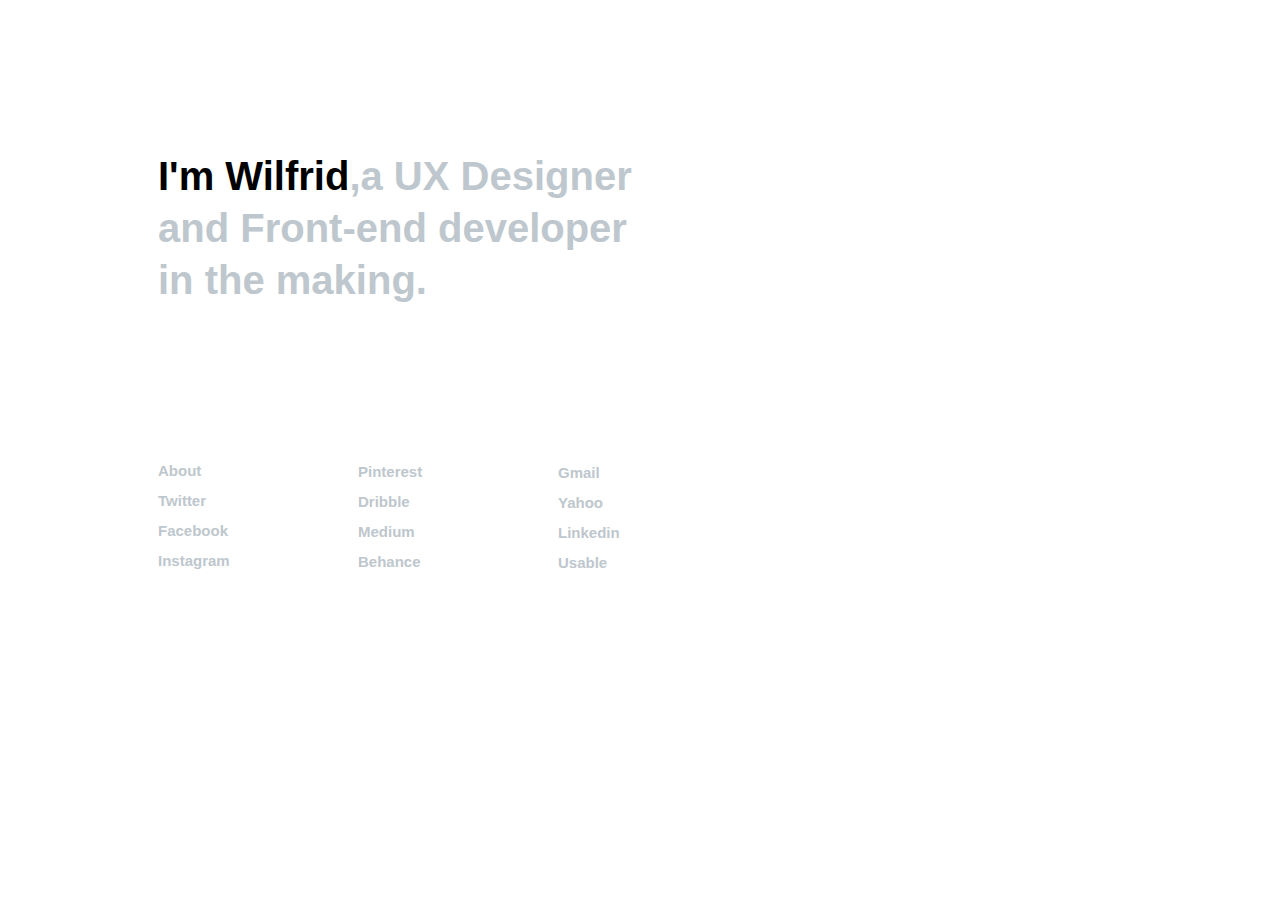
==== index.html @ c1baa397 "Rename takehome.html to index.html" ====
<!DOCTYPE html>
<html>
<head>
	<title>Wilfrid Fashion</title>
	<link rel="stylesheet" type="text/css" href="styllee.css">
</head>
<body>
	<div>
	<h1><span id="wilfrid">I'm Wilfrid</span>,a UX Designer <br> and Front-end developer <br>in the making.</h1>
    </div>
    <div class="bottomlinks"> 
	<ul class="unordered-1">
		<li><a href="about.html">About</a></li>   
		<li><a href="https://twitter.com/Wallopain">Twitter</a> </li> 
		<li><a href="">Facebook</a> </li> 
		<li><a href="https://www.instagram.com/wilfrid_x9/">Instagram</a> </li> 
	</ul>
	<ul class="unordered-2">
		<li><a href="">Pinterest</a></li>  
	    <li><a href="">Dribble</a></li>  
	    <li><a href="">Medium</a></li>  
	    <li><a href="https://www.behance.net/onifadewal3e11">Behance</a></li>
	 </ul>
	 <ul class="unordered-3">
	 	<li><a href="https://mail.google.com/mail/u/0/#inbox">Gmail</a></li>
	 	<li><a href="">Yahoo</a></li>
	 	<li><a href="">Linkedin</a></li>
	 	<li><a href="">Usable</a></li>
	 </ul>
    </div>
</body>
</html>
---- styllee.css ----
body { 
          background-color: white;
        }

        h1 {
        	color: #bec7cd;
        	font-size: 40px;
        	font-family: EO-Calibre, sans-serif;
            font-style: normal;
            line-height: 52px;
            font-weight: 700;
        }

        #wilfrid{
            color: #000000;
            font-size: 40px;
            font-family: EO-Calibre, sans-serif;
            font-style: normal;
            line-height: 52px;
            font-weight: 700;
        }
        div{
            margin-left: 150px;
            margin-top: 150px;
        }
        .bottomlinks a{
            color: #bec7cd;
            font-size: 15px;
            font-family: EO-Calibre, sans-serif;
            font-style: normal;
            line-height: 30px;
            font-weight: 600;
            text-decoration: none;
            margin-left: -40px;
        }

        .unordered-1{
            list-style-type: none;
        }

        .unordered-2{
            margin-left: 200px;
            margin-top: -135px;
            list-style-type: none;
        }
        .unordered-3{
            margin-left: 400px;
            margin-top: -135px;
            list-style-type: none;

        }
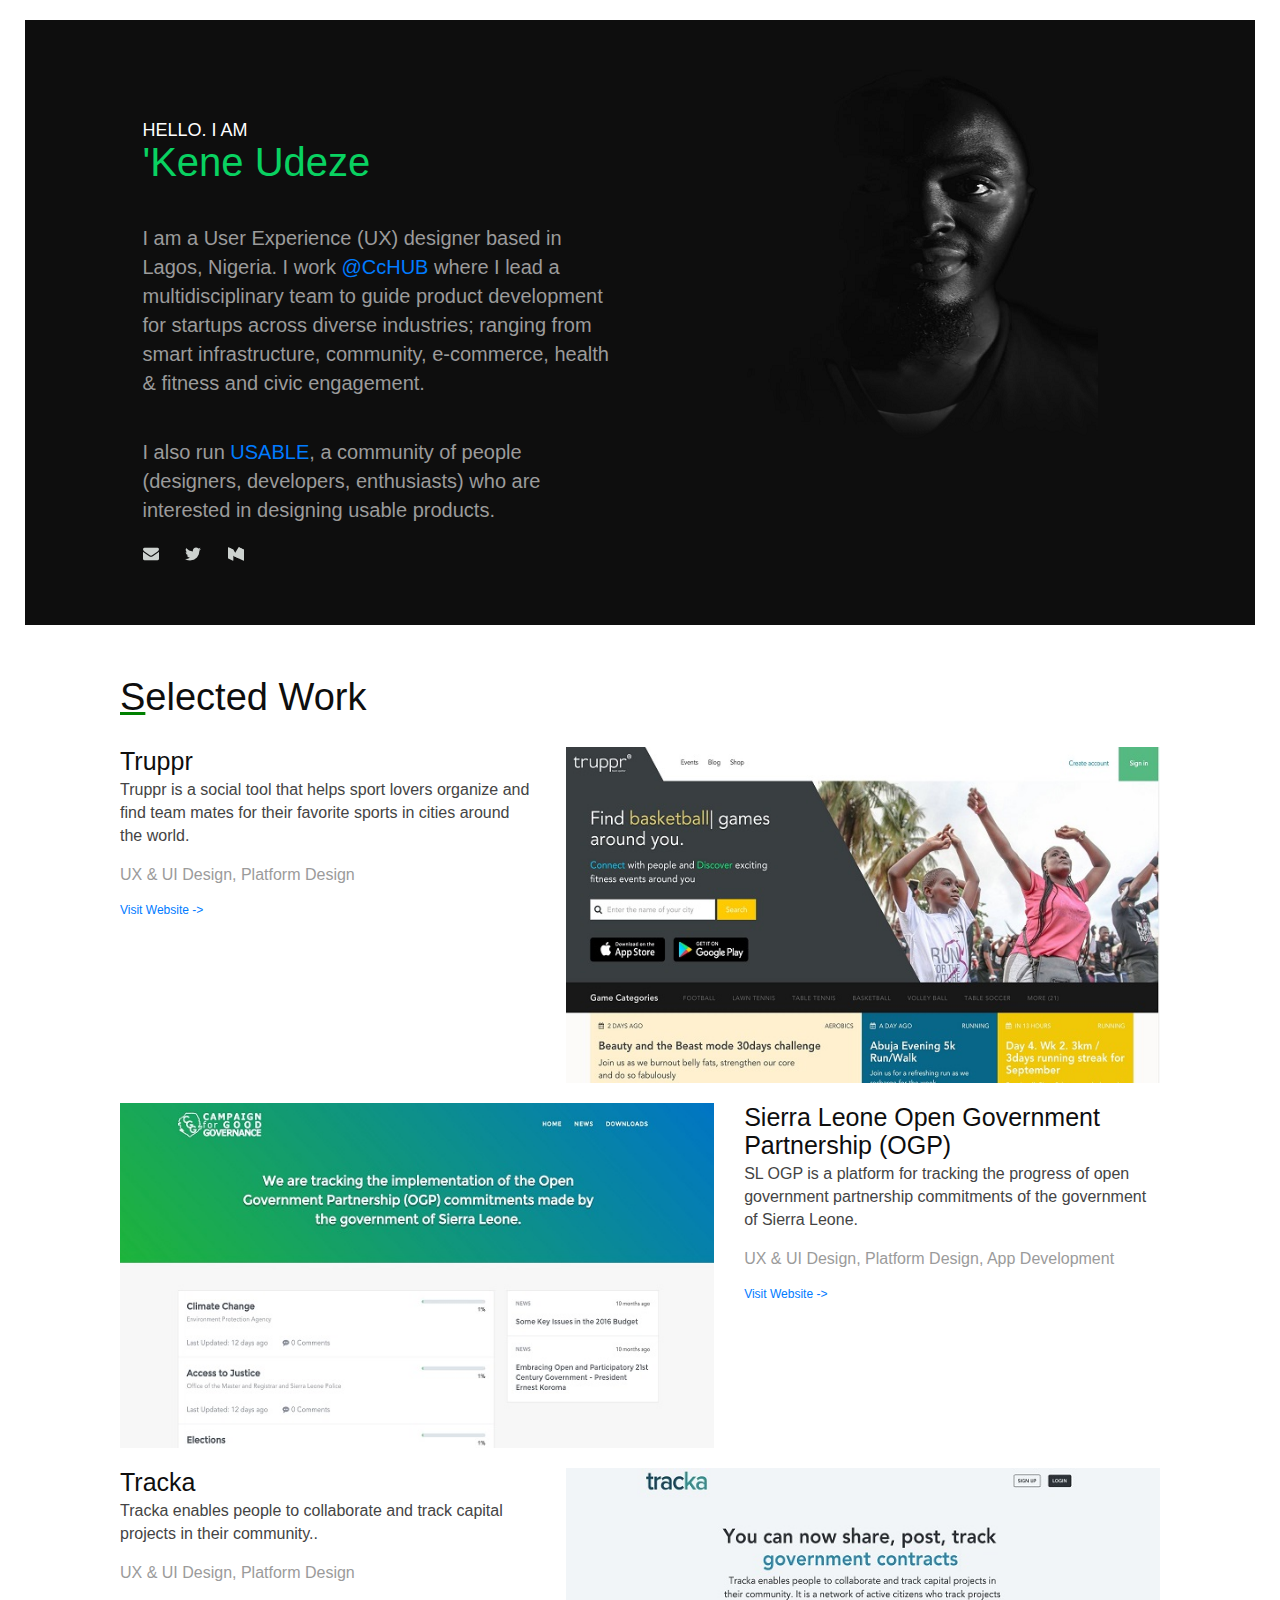
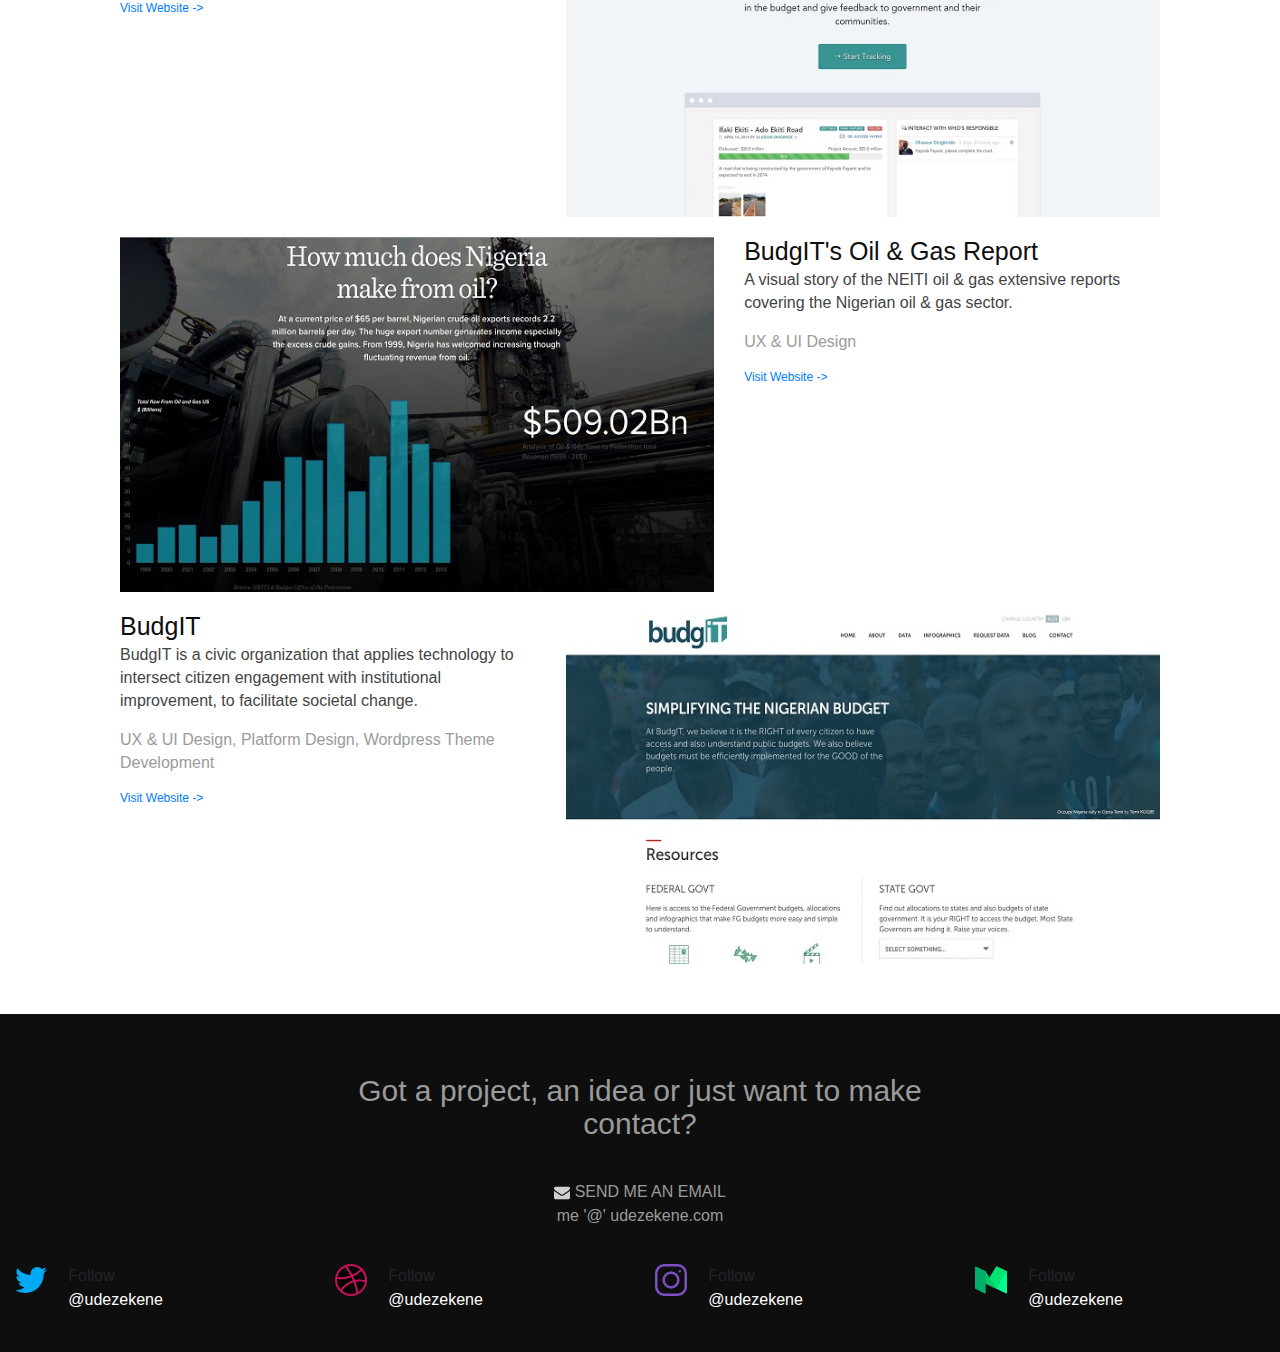
==== commit 8549d381: "Rename kene.html to index.html" ====
--- a/index.html
+++ b/index.html
@@ -1,32 +1,152 @@
-<!DOCTYPE html>
-<html>
-<head>
-	<title>Wilfrid Fashion</title>
-	<link rel="stylesheet" type="text/css" href="styllee.css">
-</head>
-<body>
-	<div>
-	<h1><span id="wilfrid">I'm Wilfrid</span>,a UX Designer <br> and Front-end developer <br>in the making.</h1>
-    </div>
-    <div class="bottomlinks"> 
-	<ul class="unordered-1">
-		<li><a href="about.html">About</a></li>   
-		<li><a href="https://twitter.com/Wallopain">Twitter</a> </li> 
-		<li><a href="">Facebook</a> </li> 
-		<li><a href="https://www.instagram.com/wilfrid_x9/">Instagram</a> </li> 
-	</ul>
-	<ul class="unordered-2">
-		<li><a href="">Pinterest</a></li>  
-	    <li><a href="">Dribble</a></li>  
-	    <li><a href="">Medium</a></li>  
-	    <li><a href="https://www.behance.net/onifadewal3e11">Behance</a></li>
-	 </ul>
-	 <ul class="unordered-3">
-	 	<li><a href="https://mail.google.com/mail/u/0/#inbox">Gmail</a></li>
-	 	<li><a href="">Yahoo</a></li>
-	 	<li><a href="">Linkedin</a></li>
-	 	<li><a href="">Usable</a></li>
-	 </ul>
-    </div>
-</body>
-</html>
+<!DOCTYPE html>
+<html>
+<head>
+	<title>Kene</title>
+	<meta charset="utf-8">
+	<meta name="viewport" content="width=device-width, initial-scale=1">
+	<link rel="stylesheet" href="https://maxcdn.bootstrapcdn.com/bootstrap/4.0.0/css/bootstrap.min.css" integrity="sha384-Gn5384xqQ1aoWXA+058RXPxPg6fy4IWvTNh0E263XmFcJlSAwiGgFAW/dAiS6JXm" crossorigin="anonymous">
+	<link rel="stylesheet" type="text/css" href="kenstyle.css">
+</head>
+<body>
+<div class="container-fluid" style="padding-top: 20px; padding-left: 40px; padding-right: 40px;">
+   <div class="row" id="row" style="background-color: #0E0E0E; padding-bottom: 60px;">
+     <div class="col-md-5 offset-sm-1">
+          <h1>HELLO. I AM <br><span class="kene">'Kene Udeze</span></h1>
+          <span class="first">
+          <p>I am a User Experience (UX) designer based in Lagos, Nigeria. I work <span class="target"><a href="http://cchubnigeria.com/"  target="_blank">@CcHUB</a></span> where I lead a multidisciplinary team to guide product development for startups across diverse industries; ranging from smart infrastructure, community, e-commerce, health & fitness and civic engagement.</p>
+          <p>I also run <span class="usable"><a class="usable" href="http://usable.ng/">USABLE</a></span>, a community of people (designers, developers, enthusiasts) who are interested in designing usable products.</p>
+          </span>
+        <div class="row" id="rrsm">
+            <div class="col-md-1 col-1">    
+              <a href="mailto:me@udezekene.com"><img src="envelope.png"></a>
+            </div>
+            <div class="col-md-1 col-1">  
+            <a href="http://twitter.com/udezekene"><img src="twitter.png"></a>
+            </div>
+            <div class="col-md-1 col-1"> 
+            <a href="http://medium.com/@udezekene"><img src="medium.png"></a>
+            </div>
+        </div>
+     </div>
+     <div class="col-xs-5 offset-sm-1 ">
+       <p class="keneface"><img class="img-fluid" src="kene.png"></p>
+     </div>
+    </div>
+ 
+</div>
+<div class="picture">
+<div class="container-fluid" style="padding-top: 50px; padding-left: 120px; padding-right: 120px;">
+	<h2><u style="text-decoration-color: green;">S</u>elected Work</h2>
+    <div class="row" style="padding-top: 20px;">
+     	<div class="col-md-5 ">
+     	<h4 class="header">Truppr</h4>
+     	<p class="second">Truppr is a social tool that helps sport lovers organize and find team mates for their favorite sports in cities around the world.</p>
+     	<p class="third">UX & UI Design, Platform Design</p>
+     	<p class="fourth"><a href="http://truppr.com/">Visit Website -></a></p>
+     	</div>
+     	<div class="col-md-7">
+     	<img class="img-fluid truppr" src="truppr.jpg">
+     	</div>
+    </div>
+     
+    <div class="row" style="padding-top: 20px;">
+    	<div class="col-md-5 order-md-2">
+    		<h4 class="header">Sierra Leone Open Government Partnership (OGP)</h4>
+	     	<p class="second">SL OGP is a platform for tracking the progress of open government partnership commitments of the government of Sierra Leone.</p>
+	     	<p class="third">UX & UI Design, Platform Design, App Development</p>
+	     	<p class="fourth"><a href="http://sierraleoneogp.com/">Visit Website -></a></p>
+    	</div>
+    	<div class="col-md-7 order-md-1">
+    		<img class="img-fluid" src="slgp.jpg"/>	
+    	</div>
+     </div>
+
+    <div class="row" style="padding-top: 20px;">
+     	<div class="col-md-5">
+     	<h4 class="header">Tracka</h4>
+     	<p class="second">Tracka enables people to collaborate and track capital projects in their community..</p>
+     	<p class="third">UX & UI Design, Platform Design</p>
+     	<p class="fourth"><a href="http://tracka.ng/">Visit Website -></a></p>
+        </div>
+        <div class="col-md-7">
+        <img class="img-fluid tracka" src="tracka.jpg">	
+     </div>
+   </div>
+ 
+
+    <div class="row" style="padding-top: 20px;">
+        <div class="col-md-5 order-md-2">
+     	<h4 class="header">BudgIT's Oil & Gas Report</h4>
+     	<p class="second">A visual story of the NEITI oil & gas extensive reports covering the Nigerian oil & gas sector.</p>
+     	<p class="third">UX & UI Design</p>
+     	<p class="fourth"><a href="http://yourbudgit.com/oil/">Visit Website -></a></p>
+        </div>
+        <div class="col-md-7 order-md-1">
+     	<img class="img-fluid" src="oilreport.jpg">
+        </div>
+    </div>
+    
+    <div class="row" style="padding-top: 20px;">
+     <div class="col-md-5">
+     	<h4 class="header">BudgIT</h4>
+     	<p class="second">BudgIT is a civic organization that applies technology to intersect citizen engagement with institutional improvement, to facilitate societal change.</p>
+     	<p class="third">UX & UI Design, Platform Design, Wordpress Theme Development</p>
+     	<p class="fourth"><a href="http://yourbudgit.com/">Visit Website -></a></p>
+     </div>
+     <div class="col-md-7">
+     	<img class="img-fluid" src="budgit.jpg">
+     </div>
+    </div>
+</div>
+<div class="container-fluid" style="background-color:#0E0E0E; padding-top: 10px;margin-top: 50px; ">
+    		<h3>Got a project, an idea or just want to make <br>contact?</h3>
+    		<p class="email"><a href="mailto:me@udezekene.com"><img src="envelope.png"> SEND ME AN EMAIL <br>me '@' udezekene.com </a> </p>
+        <div class="row links" style="padding-top: 20px;">
+        	<div class="col-md-3 col-sm-6 col-6">
+        		<div class="row">
+                <div class="col-3  col-md-2 twitter"> 
+                <a href="http://twitter.com/udezekene"><img src="twitter2.png"></a>  
+                </div>
+                <div class="col-6 twitter">
+             	Follow<a href="http://twitter.com/udezekene"><br>@udezekene</a>
+    	        </div>
+    	        </div>
+    	    </div>
+    	    <div class="col-md-3 col-sm-6 col-6">
+    	    	<div class="row" >
+    	        <div class="col-3  col-md-2 dribble">
+    	  	    <a href="http://twitter.com/udezekene"><img src="dribble.png"></a>
+    	  	    </div>
+    	  	    <div class="col-6  dribble">
+    	  	    	Follow<a href="http://twitter.com/udezekene"><br>@udezekene</a>
+    	  	    </div>
+    	  	    </div>
+    	    </div>
+    	    <div class="col-md-3 col-sm-6 col-6">
+    	         <div class="row">
+    	         <div class="col-3 col-md-2 instagram">
+    	  	     <a href="http://twitter.com/udezekene"><img src="IG.png"></a>
+    	         </div>
+    	         <div class="col-6 instagram">
+    	  	     Follow<br><a href="http://twitter.com/udezekene">@udezekene</a> </p>
+    	         </div>
+    	         </div>
+    	    </div>
+    	    <div class="col-md-3 col-sm-6 col-6">
+    	    	<div class="row">
+    	         <div class="col-3  col-md-2 medium">
+    	  	     <a href="http://twitter.com/udezekene"><img src="medium2.png"></a>
+    	  	     </div>
+                 <div class="col-6 medium">
+    	  	     Follow <br><a href="http://twitter.com/udezekene">@udezekene</a>
+    	  	     </div>
+    	  	     </div>
+    	    </div>
+    </div>
+</div><!--container closing-->  
+</div>
+<script src="https://code.jquery.com/jquery-3.2.1.slim.min.js" integrity="sha384-KJ3o2DKtIkvYIK3UENzmM7KCkRr/rE9/Qpg6aAZGJwFDMVNA/GpGFF93hXpG5KkN" crossorigin="anonymous"></script>
+<script src="https://cdnjs.cloudflare.com/ajax/libs/popper.js/1.12.9/umd/popper.min.js" integrity="sha384-ApNbgh9B+Y1QKtv3Rn7W3mgPxhU9K/ScQsAP7hUibX39j7fakFPskvXusvfa0b4Q" crossorigin="anonymous"></script>
+<script src="https://maxcdn.bootstrapcdn.com/bootstrap/4.0.0/js/bootstrap.min.js" integrity="sha384-JZR6Spejh4U02d8jOt6vLEHfe/JQGiRRSQQxSfFWpi1MquVdAyjUar5+76PVCmYl" crossorigin="anonymous"></script>
+</body>
+</html>
--- a/kenstyle.css
+++ b/kenstyle.css
@@ -0,0 +1,142 @@
+body{
+	 
+    }
+    h1{
+    	font-family: "Work Sans", Helvetica, Arial, sans-serif;
+    	font-size: 18px;
+    	color: white;
+    	font-weight: 500px;
+    	font-style: normal;
+    	line-height: 20px;
+    	margin-top: 100px;
+    	padding: 0px;
+    }
+    .kene {
+    	font-family: "Work Sans", Helvetica, Arial, sans-serif;
+    	font-size: 40px;
+    	color: #09d261;
+    	font-weight: 400px;
+    	font-style: normal;
+    	line-height: 44px;
+    }
+    .keneface img{
+    	margin-top: -40px;
+
+	 
+    }
+    #rrow{
+        padding-bottom: 80px;
+    }
+    .target a{
+        text-decoration: none;
+    }
+    .usable a{
+        text-decoration: none;
+    }
+    .first{
+    	font-family: "Work Sans", Helvetica, Arial, sans-serif;
+    	font-size: 20px;
+    	color: #9b9b9b;
+    	font-weight: 400px;
+    	font-style: normal;
+    	line-height: 29px;
+    }
+    p{
+    	margin-top: 40px;
+    }
+    h2{
+    	font-family: "Work Sans", Helvetica, Arial, sans-serif;
+    	font-size: 38px;
+    	color: #0e0e0e;
+    	font-weight: 600px;
+    	font-style: normal;
+    	line-height: 44px;
+
+    }
+    .header{
+    	font-family: "Work Sans", Helvetica, Arial, sans-serif;
+    	font-size: 25px;
+    	color: #0e0e0e;
+    	font-weight: 900px;
+    	font-style: normal;
+    	line-height: 28px;
+    }
+    .second{
+    	font-family: "Work Sans", Helvetica, Arial, sans-serif;
+    	font-size: 16px;
+    	color: #444444;
+    	font-weight: 400px;
+    	font-style: normal;
+    	line-height: 23px;
+    	margin-top: -5px;
+    }
+    .third{
+    	font-family: "Work Sans", Helvetica, Arial, sans-serif;
+    	font-size: 16px;
+    	color: #9b9b9b;
+    	font-weight: 400px;
+    	font-style: normal;
+    	line-height: 23px;
+    	margin-top: 5px; 	
+    }
+    .fourth{
+    	font-family: "Work Sans", Helvetica, Arial, sans-serif;
+    	font-size: 12px;
+    	color: #d34335;
+    	font-weight: 500px;
+    	font-style: normal;
+    	line-height: 17px;
+    	margin-top: 0px;
+    	
+    }
+    h3{
+        font-family: "Work Sans", Helvetica, Arial, sans-serif;
+        font-size: 30px;
+        color: #9b9b9b;
+        font-weight: 600px;
+        font-style: normal;
+        line-height: 33px;
+        margin-top: 50px;
+        text-align: center;
+    }
+    .email a{
+        font-family: "Work Sans", Helvetica, Arial, sans-serif;
+        font-size: 16px;
+        color: #9b9b9b;
+        font-weight: 400px;
+        font-style: normal;
+        line-height: 20px;
+    }
+    .email{
+         text-align: center;
+    }
+    .links p {
+        color:#fff;
+    }
+    .links a{
+        color:#fff;
+        font-size: 16px;
+    }
+    .oilreport{
+        box-shadow: 10px 10px black;
+    }
+    .twitter a:hover {
+        color:#55acee;
+        text-decoration: none;
+          }
+    .dribble a:hover {
+        color:#ea4c89;
+        text-decoration: none;
+          }
+    .instagram a:hover {
+        color:#7a50c0;
+        text-decoration: none;
+          }
+    .medium a:hover {
+        color:#0be370;
+        text-decoration: none;
+          }
+    .picture{
+          z-index: 
+    }
+    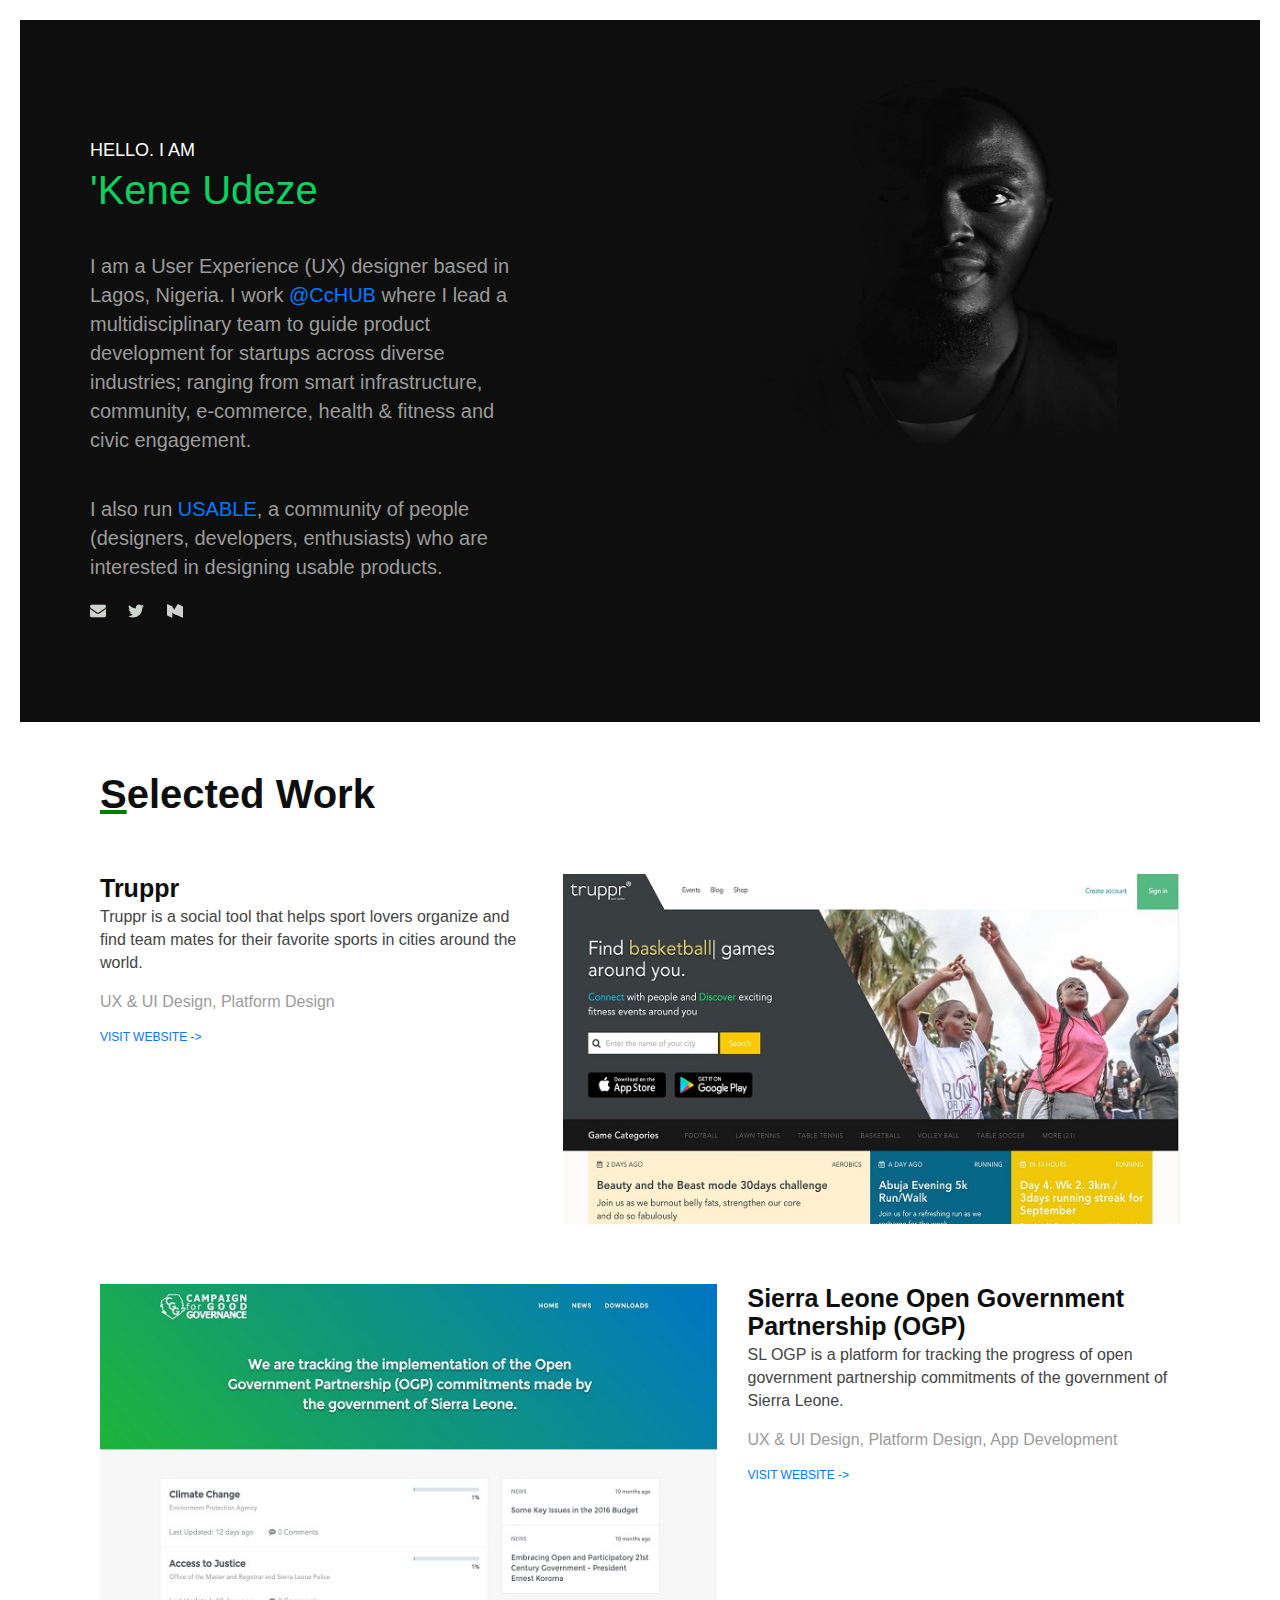
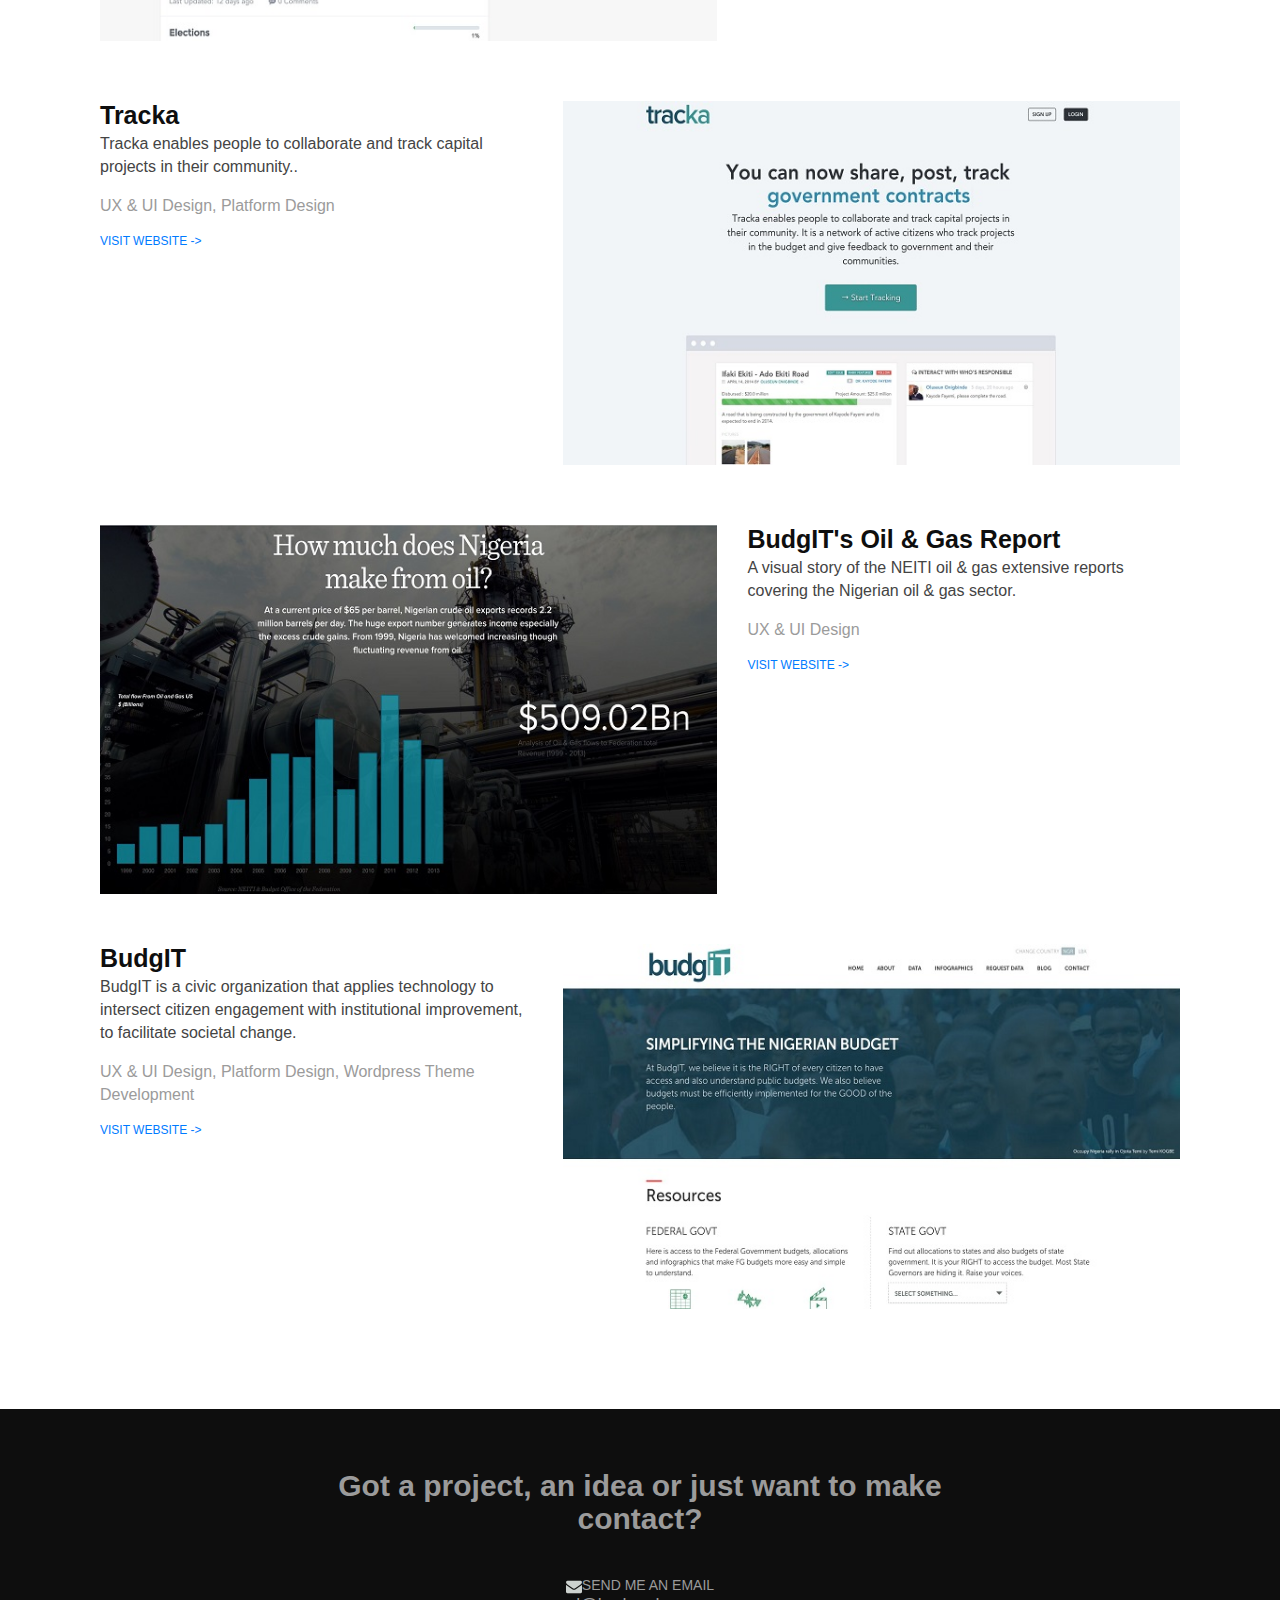
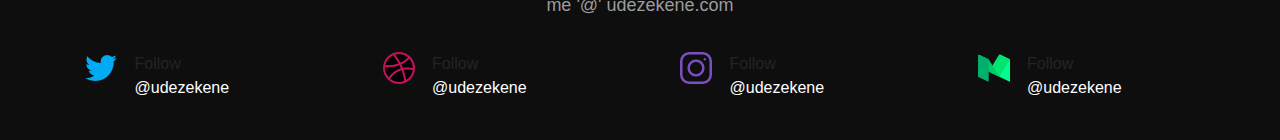
==== commit e8e7e893: "Rename kene.html to index.html" ====
--- a/index.html
+++ b/index.html
@@ -3,105 +3,106 @@
 <head>
 	<title>Kene</title>
 	<meta charset="utf-8">
-	<meta name="viewport" content="width=device-width, initial-scale=1">
+	<meta  name="viewport" content="width=device-width, initial-scale=1.0">
 	<link rel="stylesheet" href="https://maxcdn.bootstrapcdn.com/bootstrap/4.0.0/css/bootstrap.min.css" integrity="sha384-Gn5384xqQ1aoWXA+058RXPxPg6fy4IWvTNh0E263XmFcJlSAwiGgFAW/dAiS6JXm" crossorigin="anonymous">
 	<link rel="stylesheet" type="text/css" href="kenstyle.css">
 </head>
 <body>
-<div class="container-fluid" style="padding-top: 20px; padding-left: 40px; padding-right: 40px;">
-   <div class="row" id="row" style="background-color: #0E0E0E; padding-bottom: 60px;">
-     <div class="col-md-5 offset-sm-1">
-          <h1>HELLO. I AM <br><span class="kene">'Kene Udeze</span></h1>
+<div class="container-fluid full" style="padding-left: 35px; padding-right: 35px; padding-top: 20px;">
+   <div class="row" id="row" style="background-color: #0E0E0E; padding-bottom: 100px; padding-top: 20px;">
+     <div class="col-md-5 text1" style=" z-index: 3;">
+          <h1>HELLO. I AM </h1>
+          <span class="kene">'Kene Udeze</span>
           <span class="first">
           <p>I am a User Experience (UX) designer based in Lagos, Nigeria. I work <span class="target"><a href="http://cchubnigeria.com/"  target="_blank">@CcHUB</a></span> where I lead a multidisciplinary team to guide product development for startups across diverse industries; ranging from smart infrastructure, community, e-commerce, health & fitness and civic engagement.</p>
           <p>I also run <span class="usable"><a class="usable" href="http://usable.ng/">USABLE</a></span>, a community of people (designers, developers, enthusiasts) who are interested in designing usable products.</p>
           </span>
         <div class="row" id="rrsm">
-            <div class="col-md-1 col-1">    
+            <div class="col-md-1 col-2">    
               <a href="mailto:me@udezekene.com"><img src="envelope.png"></a>
             </div>
-            <div class="col-md-1 col-1">  
+            <div class="col-md-1 col-2">  
             <a href="http://twitter.com/udezekene"><img src="twitter.png"></a>
             </div>
-            <div class="col-md-1 col-1"> 
+            <div class="col-md-1 col-2"> 
             <a href="http://medium.com/@udezekene"><img src="medium.png"></a>
             </div>
         </div>
      </div>
-     <div class="col-xs-5 offset-sm-1 ">
-       <p class="keneface"><img class="img-fluid" src="kene.png"></p>
+     <div class="col-md-5 offset-md-1 " style="position: fixed; left: 50%; top: 30px; z-index: 2;">
+       <p class="keneface"><img src="kene.png"></p>
      </div>
     </div>
  
 </div>
-<div class="picture">
-<div class="container-fluid" style="padding-top: 50px; padding-left: 120px; padding-right: 120px;">
+<div class="wrap">
+ <div class="container-fluid text2" style=" z-index: 4">
 	<h2><u style="text-decoration-color: green;">S</u>elected Work</h2>
-    <div class="row" style="padding-top: 20px;">
+    <div class="row" style="padding-top: 50px;">
      	<div class="col-md-5 ">
      	<h4 class="header">Truppr</h4>
      	<p class="second">Truppr is a social tool that helps sport lovers organize and find team mates for their favorite sports in cities around the world.</p>
      	<p class="third">UX & UI Design, Platform Design</p>
-     	<p class="fourth"><a href="http://truppr.com/">Visit Website -></a></p>
+     	<p class="fourth"><a href="http://truppr.com/">VISIT WEBSITE -></a></p>
      	</div>
-     	<div class="col-md-7">
-     	<img class="img-fluid truppr" src="truppr.jpg">
+     	<div class="col-md-7 shadow">
+     	<img class="img-fluid" src="truppr.jpg">
      	</div>
     </div>
      
-    <div class="row" style="padding-top: 20px;">
+    <div class="row" style="padding-top: 60px; z-index: 5">
     	<div class="col-md-5 order-md-2">
     		<h4 class="header">Sierra Leone Open Government Partnership (OGP)</h4>
 	     	<p class="second">SL OGP is a platform for tracking the progress of open government partnership commitments of the government of Sierra Leone.</p>
 	     	<p class="third">UX & UI Design, Platform Design, App Development</p>
-	     	<p class="fourth"><a href="http://sierraleoneogp.com/">Visit Website -></a></p>
+	     	<p class="fourth"><a href="http://sierraleoneogp.com/">VISIT WEBSITE -></a></p>
     	</div>
-    	<div class="col-md-7 order-md-1">
+    	<div class="col-md-7 order-md-1 shadow">
     		<img class="img-fluid" src="slgp.jpg"/>	
     	</div>
      </div>
 
-    <div class="row" style="padding-top: 20px;">
+    <div class="row" style="padding-top: 60px; z-index: 5">
      	<div class="col-md-5">
      	<h4 class="header">Tracka</h4>
      	<p class="second">Tracka enables people to collaborate and track capital projects in their community..</p>
      	<p class="third">UX & UI Design, Platform Design</p>
-     	<p class="fourth"><a href="http://tracka.ng/">Visit Website -></a></p>
+     	<p class="fourth"><a href="http://tracka.ng/">VISIT WEBSITE -></a></p>
         </div>
-        <div class="col-md-7">
-        <img class="img-fluid tracka" src="tracka.jpg">	
+        <div class="col-md-7 shadow">
+        <img class="img-fluid" src="tracka.jpg">	
      </div>
    </div>
  
 
-    <div class="row" style="padding-top: 20px;">
+    <div class="row" style="padding-top: 60px; z-index: 5">
         <div class="col-md-5 order-md-2">
      	<h4 class="header">BudgIT's Oil & Gas Report</h4>
      	<p class="second">A visual story of the NEITI oil & gas extensive reports covering the Nigerian oil & gas sector.</p>
      	<p class="third">UX & UI Design</p>
-     	<p class="fourth"><a href="http://yourbudgit.com/oil/">Visit Website -></a></p>
+     	<p class="fourth"><a href="http://yourbudgit.com/oil/">VISIT WEBSITE -></a></p>
         </div>
-        <div class="col-md-7 order-md-1">
+        <div class="col-md-7 order-md-1 shadow">
      	<img class="img-fluid" src="oilreport.jpg">
         </div>
     </div>
     
-    <div class="row" style="padding-top: 20px;">
+    <div class="row" style="padding-top: 50px; padding-bottom: 50px; z-index: 5">
      <div class="col-md-5">
      	<h4 class="header">BudgIT</h4>
      	<p class="second">BudgIT is a civic organization that applies technology to intersect citizen engagement with institutional improvement, to facilitate societal change.</p>
      	<p class="third">UX & UI Design, Platform Design, Wordpress Theme Development</p>
-     	<p class="fourth"><a href="http://yourbudgit.com/">Visit Website -></a></p>
+     	<p class="fourth"><a href="http://yourbudgit.com/">VISIT WEBSITE -></a></p>
      </div>
-     <div class="col-md-7">
+     <div class="col-md-7 shadow">
      	<img class="img-fluid" src="budgit.jpg">
      </div>
     </div>
-</div>
-<div class="container-fluid" style="background-color:#0E0E0E; padding-top: 10px;margin-top: 50px; ">
+ </div>
+<div class="container-fluid" style="background-color:#0E0E0E; padding-top: 10px; margin-top: 50px; padding-left: 35px; padding-right: 35px; z-index: 4">
     		<h3>Got a project, an idea or just want to make <br>contact?</h3>
-    		<p class="email"><a href="mailto:me@udezekene.com"><img src="envelope.png"> SEND ME AN EMAIL <br>me '@' udezekene.com </a> </p>
-        <div class="row links" style="padding-top: 20px;">
+    		<p class="email"><img src="envelope.png">SEND ME AN EMAIL<br><a href="mailto:me@udezekene.com">me '@' udezekene.com </a> </p>
+        <div class="row links link">
         	<div class="col-md-3 col-sm-6 col-6">
         		<div class="row">
                 <div class="col-3  col-md-2 twitter"> 
@@ -142,6 +143,7 @@
     	  	     </div>
     	  	     </div>
     	    </div>
+    	 </div>   
     </div>
 </div><!--container closing-->  
 </div>
--- a/kenstyle.css
+++ b/kenstyle.css
@@ -5,7 +5,7 @@
     	font-family: "Work Sans", Helvetica, Arial, sans-serif;
     	font-size: 18px;
     	color: white;
-    	font-weight: 500px;
+    	font-weight: 500;
     	font-style: normal;
     	line-height: 20px;
     	margin-top: 100px;
@@ -15,10 +15,11 @@
     	font-family: "Work Sans", Helvetica, Arial, sans-serif;
     	font-size: 40px;
     	color: #09d261;
-    	font-weight: 400px;
+    	font-weight: 400;
     	font-style: normal;
     	line-height: 44px;
     }
+
     .keneface img{
     	margin-top: -40px;
 
@@ -33,11 +34,19 @@
     .usable a{
         text-decoration: none;
     }
+    .text1{
+        padding-left: 70px
+    }
+    .text2{
+        padding-top: 50px; 
+        padding-left: 100px; 
+        padding-right: 100px;
+    }
     .first{
     	font-family: "Work Sans", Helvetica, Arial, sans-serif;
     	font-size: 20px;
     	color: #9b9b9b;
-    	font-weight: 400px;
+    	font-weight: 400;
     	font-style: normal;
     	line-height: 29px;
     }
@@ -46,9 +55,9 @@
     }
     h2{
     	font-family: "Work Sans", Helvetica, Arial, sans-serif;
-    	font-size: 38px;
+    	font-size: 40px;
     	color: #0e0e0e;
-    	font-weight: 600px;
+    	font-weight: 600;
     	font-style: normal;
     	line-height: 44px;
 
@@ -57,7 +66,7 @@
     	font-family: "Work Sans", Helvetica, Arial, sans-serif;
     	font-size: 25px;
     	color: #0e0e0e;
-    	font-weight: 900px;
+    	font-weight: 600;
     	font-style: normal;
     	line-height: 28px;
     }
@@ -65,7 +74,7 @@
     	font-family: "Work Sans", Helvetica, Arial, sans-serif;
     	font-size: 16px;
     	color: #444444;
-    	font-weight: 400px;
+    	font-weight: 400;
     	font-style: normal;
     	line-height: 23px;
     	margin-top: -5px;
@@ -74,7 +83,7 @@
     	font-family: "Work Sans", Helvetica, Arial, sans-serif;
     	font-size: 16px;
     	color: #9b9b9b;
-    	font-weight: 400px;
+    	font-weight: 400;
     	font-style: normal;
     	line-height: 23px;
     	margin-top: 5px; 	
@@ -83,17 +92,22 @@
     	font-family: "Work Sans", Helvetica, Arial, sans-serif;
     	font-size: 12px;
     	color: #d34335;
-    	font-weight: 500px;
+    	font-weight: 500;
     	font-style: normal;
     	line-height: 17px;
     	margin-top: 0px;
     	
     }
+    .fourth a:hover{
+        color:#d34335;
+        text-decoration: none;
+
+    }
     h3{
         font-family: "Work Sans", Helvetica, Arial, sans-serif;
         font-size: 30px;
         color: #9b9b9b;
-        font-weight: 600px;
+        font-weight: 600;
         font-style: normal;
         line-height: 33px;
         margin-top: 50px;
@@ -101,14 +115,24 @@
     }
     .email a{
         font-family: "Work Sans", Helvetica, Arial, sans-serif;
-        font-size: 16px;
+        font-size: 18px;
         color: #9b9b9b;
-        font-weight: 400px;
+        font-weight: 400;
         font-style: normal;
         line-height: 20px;
     }
     .email{
          text-align: center;
+         font-family: "Work Sans", Helvetica, Arial, sans-serif;
+        font-size: 14px;
+        color: #9b9b9b;
+        font-weight: 400;
+        font-style: normal;
+        line-height: 20px;
+    }
+    .email a:hover{
+        color:#1771d3;
+        text-decoration: none;
     }
     .links p {
         color:#fff;
@@ -136,7 +160,40 @@
         color:#0be370;
         text-decoration: none;
           }
-    .picture{
-          z-index: 
+    .link{
+        padding-top: 20px;
+        padding-left: 50px;
     }
+    .shadow img:hover {
+        box-shadow: 10px 10px 10px #dbdbdb;
+    }
+    .wrap{
+        position: absolute;
+        z-index: 6;
+        background-color: #fff
+    }
+    @media only screen and (max-width: 768px) {
+        .keneface{
+            position: fixed;
+            left:10%;
+            
+        }
+        .keneface img{
+            width: 300px;
+            margin-top: 40px
+        }
+        .text1{
+            padding-left: 20px;
+        }
+        .text2{
+            padding-left: 20px;
+            padding-right: 20px;
+        }
+        .link{ 
+            padding-left: 2px;
+        }
+    }
+
+
+
     